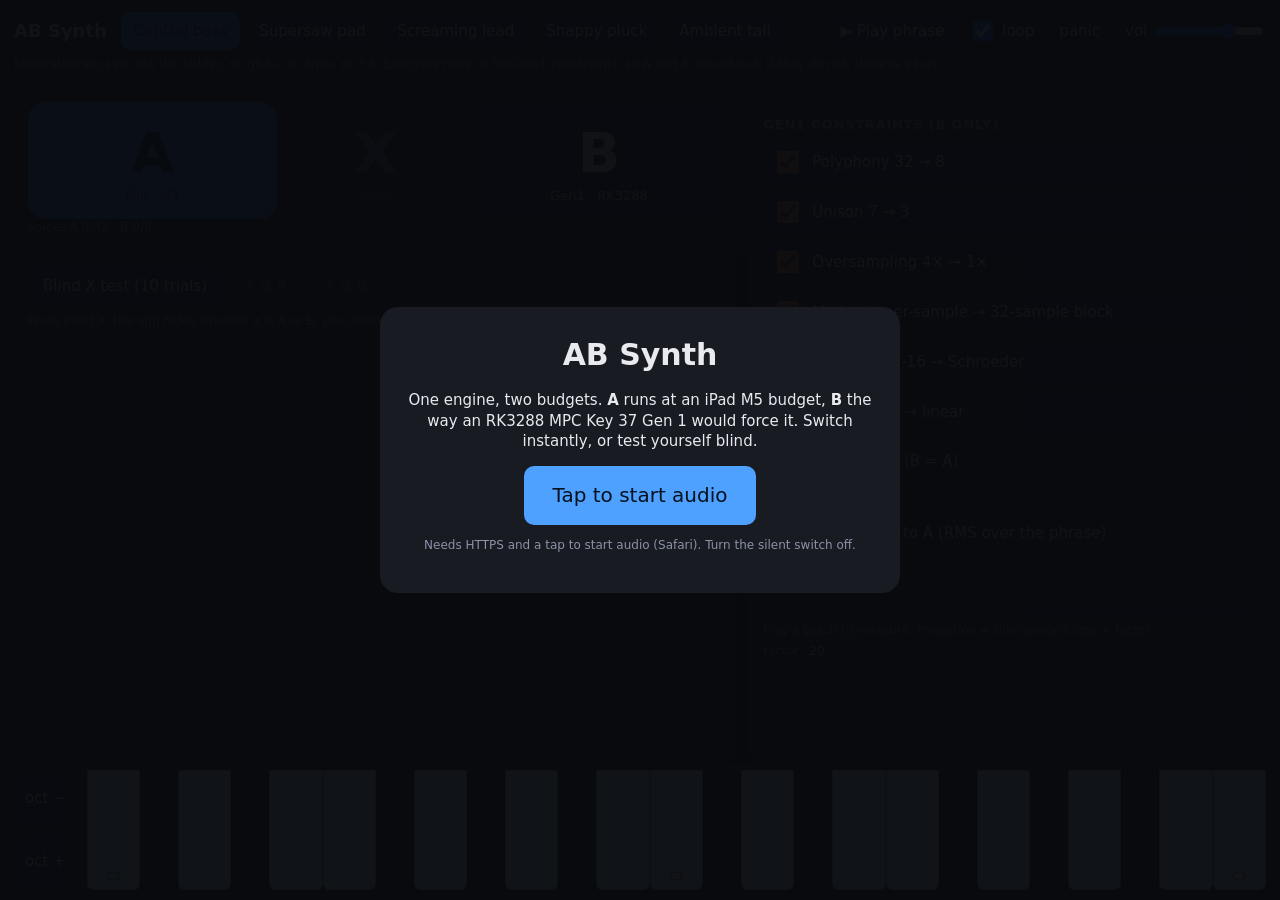
==== web/index.html @ 19a55cc9 "Phase 1: portable DSP core, native tests, wasm AudioWorklet A/B app - C++17 header-only engine: 4-po" ====
<!doctype html>
<html lang="en">
<head>
  <meta charset="utf-8">
  <meta name="viewport" content="width=device-width, initial-scale=1, maximum-scale=1, user-scalable=no, viewport-fit=cover">
  <meta name="apple-mobile-web-app-capable" content="yes">
  <meta name="apple-mobile-web-app-status-bar-style" content="black-translucent">
  <title>AB Synth</title>
  <link rel="stylesheet" href="style.css">
</head>
<body>
  <div id="overlay">
    <div class="card">
      <h1>AB Synth</h1>
      <p>One engine, two budgets. <b>A</b> runs at an iPad M5 budget, <b>B</b> the way an RK3288 MPC Key 37 Gen 1 would force it. Switch instantly, or test yourself blind.</p>
      <button id="start" disabled>loading…</button>
      <p class="small">Needs HTTPS and a tap to start audio (Safari). Turn the silent switch off.</p>
    </div>
  </div>

  <header>
    <div class="title">AB Synth <span id="srInfo" class="small"></span></div>
    <div id="patches" class="seg"></div>
    <div class="transport">
      <button id="play">▶ Play phrase</button>
      <label class="chk"><input type="checkbox" id="loop" checked><span>loop</span></label>
      <button id="panic" class="ghost">panic</button>
      <label class="vol">vol <input type="range" id="volume" min="0" max="1" step="0.01" value="0.7"></label>
    </div>
  </header>
  <div id="patchDesc" class="small desc"></div>
  <div class="bars">
    <div class="bar"><div id="playhead"></div></div>
    <div class="bar meter"><div id="meter"></div></div>
  </div>

  <main>
    <section class="ab">
      <div class="abbtns">
        <button id="btnA" class="big on">A<span>Full · M5</span></button>
        <button id="btnX" class="big" disabled>X<span>blind</span></button>
        <button id="btnB" class="big">B<span>Gen1 · RK3288</span></button>
      </div>
      <div id="voices" class="small">voices A 0/32 · B 0/8</div>
      <div id="abxPanel" class="abx">
        <div class="row">
          <button id="abxStart">Blind X test (10 trials)</button>
          <button id="abxAnswerA" disabled>X is A</button>
          <button id="abxAnswerB" disabled>X is B</button>
        </div>
        <div id="abxStatus" class="small">Press Blind X: the app hides whether X is A or B, you decide, it scores after 10 trials.</div>
        <pre id="abxLog" class="small"></pre>
      </div>
    </section>

    <section class="side">
      <h3>Gen1 constraints (B only)</h3>
      <div id="constraints" class="toggles"></div>
      <div class="row">
        <button id="allOn" class="ghost">all on</button>
        <button id="allOff" class="ghost">all off (B = A)</button>
      </div>
      <h3>Loudness</h3>
      <label class="chk"><input type="checkbox" id="match" checked><span>auto-match B to A (RMS over the phrase)</span></label>
      <div id="trimInfo" class="small">B trim +0.0 dB</div>
      <div id="levels" class="small"></div>
      <h3>Gen1 budget</h3>
      <div class="bar budget"><div id="budgetBar"></div></div>
      <div id="budgetText" class="small">Play a patch to measure. Projection = this device's cost × factor.</div>
      <label class="small">factor <input type="number" id="factor" value="20" min="1" max="200" step="1"></label>
    </section>
  </main>

  <footer>
    <div class="octs"><button id="octDown">oct −</button><button id="octUp">oct +</button></div>
    <div id="keys" class="keys"></div>
  </footer>

  <script type="module" src="app.js"></script>
</body>
</html>
---- web/style.css ----
:root {
  --bg: #0f1115; --panel: #181b22; --panel2: #20242e; --text: #e8eaf0; --muted: #8b93a7;
  --a: #4ea1ff; --b: #ff8a4e; --x: #b47cff; --ok: #4ecf8a; --bad: #ff5c5c; --line: #2b3040;
}
* { box-sizing: border-box; -webkit-tap-highlight-color: transparent; touch-action: manipulation; }
html, body { margin: 0; height: 100%; background: var(--bg); color: var(--text); font: 15px/1.35 -apple-system, system-ui, Segoe UI, Roboto, sans-serif; overscroll-behavior: none; }
body { display: flex; flex-direction: column; padding: env(safe-area-inset-top) env(safe-area-inset-right) env(safe-area-inset-bottom) env(safe-area-inset-left); user-select: none; -webkit-user-select: none; }
button { font: inherit; color: var(--text); background: var(--panel2); border: 1px solid var(--line); border-radius: 10px; padding: 10px 14px; cursor: pointer; }
button:disabled { opacity: .4; }
button.on { background: var(--a); color: #06111f; border-color: transparent; }
button.ghost { background: transparent; }
.small { font-size: 12px; color: var(--muted); }
h3 { margin: 14px 0 6px; font-size: 13px; text-transform: uppercase; letter-spacing: .06em; color: var(--muted); }

#overlay { position: fixed; inset: 0; background: rgba(8,10,14,.96); display: flex; align-items: center; justify-content: center; z-index: 10; }
#overlay.hidden { display: none; }
#overlay .card { max-width: 520px; padding: 28px; background: var(--panel); border-radius: 18px; text-align: center; }
#overlay h1 { margin: 0 0 10px; }
#overlay #start { font-size: 20px; padding: 16px 28px; background: var(--a); color: #06111f; border: none; }

header { display: flex; gap: 14px; align-items: center; padding: 10px 14px 4px; flex-wrap: wrap; }
header .title { font-weight: 700; font-size: 18px; }
.seg { display: flex; gap: 6px; flex-wrap: wrap; }
.seg button { padding: 8px 12px; }
.transport { display: flex; gap: 10px; align-items: center; margin-left: auto; }
.vol input { width: 110px; vertical-align: middle; }
.chk { display: inline-flex; align-items: center; gap: 6px; }
.chk input { width: 20px; height: 20px; }
.desc { padding: 0 14px 6px; }
.bars { display: flex; gap: 10px; padding: 0 14px 6px; }
.bar { flex: 1; height: 6px; background: var(--panel2); border-radius: 3px; overflow: hidden; }
.bar > div { height: 100%; width: 0; background: var(--a); transition: width .05s linear; }
.bar.meter > div { background: var(--ok); }
.bar.budget { height: 14px; margin: 6px 0; }
.bar.budget > div { background: var(--ok); transition: width .3s; }
.bar.budget > div.over { background: var(--bad); }

main { flex: 1; display: grid; grid-template-columns: 1.4fr 1fr; gap: 12px; padding: 0 14px; min-height: 0; }
section { background: var(--panel); border-radius: 14px; padding: 12px 14px; overflow: auto; }
.abbtns { display: grid; grid-template-columns: 1fr .7fr 1fr; gap: 12px; }
button.big { font-size: 56px; font-weight: 800; padding: 22px 0 16px; border-radius: 18px; display: flex; flex-direction: column; align-items: center; line-height: 1; }
button.big span { font-size: 13px; font-weight: 500; margin-top: 8px; opacity: .85; }
#btnA.on { background: var(--a); color: #06111f; }
#btnB.on { background: var(--b); color: #1f0d04; }
#btnX.on { background: var(--x); color: #140826; }
.abx { margin-top: 12px; padding-top: 10px; border-top: 1px solid var(--line); }
.row { display: flex; gap: 8px; flex-wrap: wrap; margin: 6px 0; }
#abxLog { white-space: pre-wrap; margin: 6px 0 0; }

.toggles { display: grid; gap: 6px; }
.toggles label { display: flex; align-items: center; gap: 10px; padding: 8px 10px; background: var(--panel2); border-radius: 10px; }
.toggles input { width: 22px; height: 22px; accent-color: var(--b); }
#factor { width: 64px; font: inherit; padding: 4px 6px; border-radius: 6px; border: 1px solid var(--line); background: var(--panel2); color: var(--text); }

footer { padding: 8px 14px 10px; display: flex; gap: 10px; align-items: stretch; }
.octs { display: flex; flex-direction: column; gap: 6px; }
.octs button { padding: 6px 10px; flex: 1; }
.keys { flex: 1; position: relative; display: flex; height: 120px; }
.key { flex: 1; background: #f3f4f7; border: 1px solid #aab; border-radius: 0 0 6px 6px; color: #667; font-size: 11px; display: flex; align-items: flex-end; justify-content: center; padding-bottom: 4px; }
.key.black { flex: .7; background: #1b1d24; border-color: #000; color: #889; }
.key.down, .key.black.down { background: var(--a); color: #06111f; }

@media (max-width: 900px) {
  main { grid-template-columns: 1fr; }
  button.big { font-size: 40px; }
}
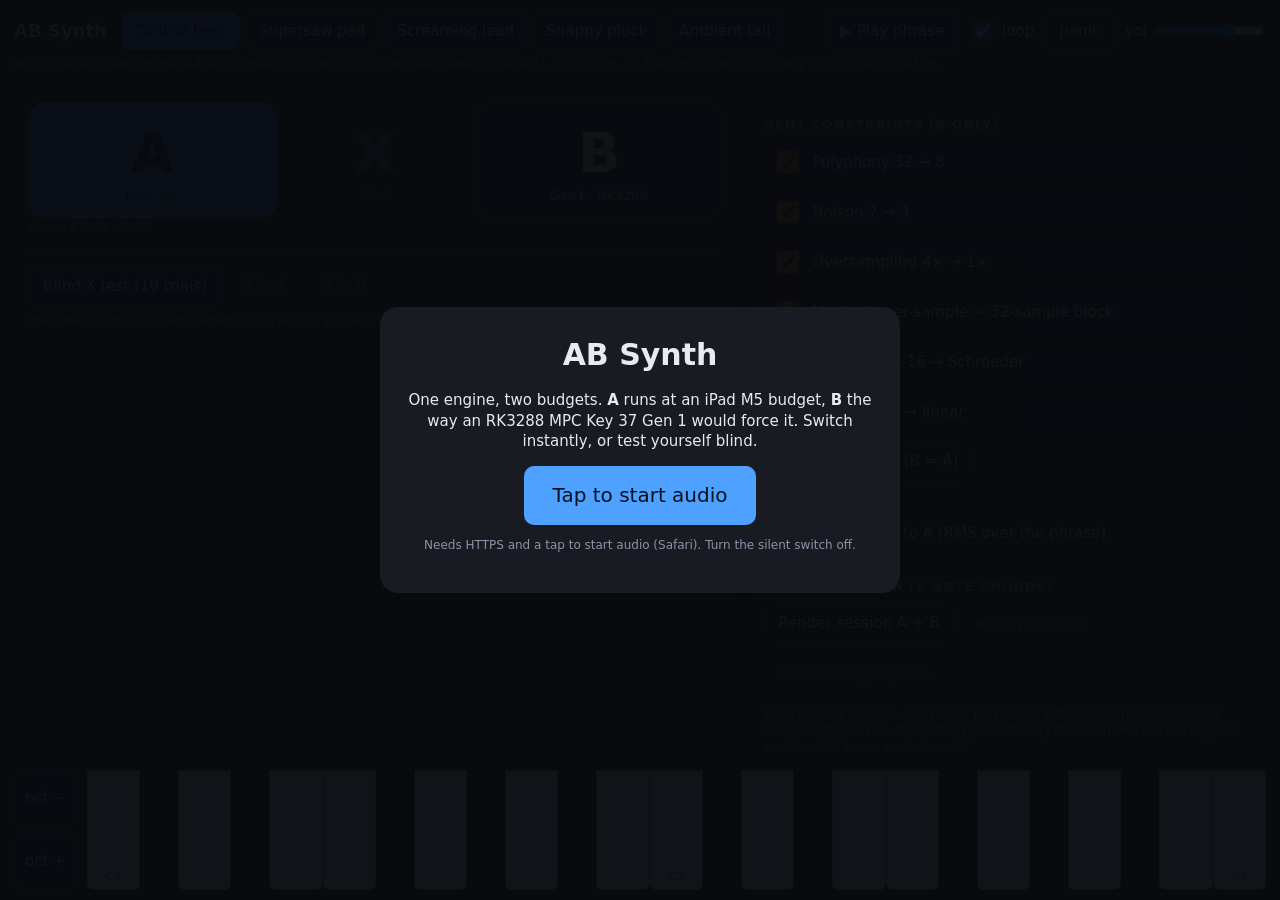
==== commit d317a09d: "8-track session stress test: native tool + web session mode - patches/session_8track.json: eight pol" ====
--- a/web/index.html
+++ b/web/index.html
@@ -64,6 +64,15 @@
       <label class="chk"><input type="checkbox" id="match" checked><span>auto-match B to A (RMS over the phrase)</span></label>
       <div id="trimInfo" class="small">B trim +0.0 dB</div>
       <div id="levels" class="small"></div>
+      <h3>8-track session (6-note chords)</h3>
+      <div class="row">
+        <button id="sessionRender">Render session A + B</button>
+        <button id="sessionPlay" disabled>▶ Play session</button>
+        <button id="sessionExit" disabled class="ghost">back to single patch</button>
+      </div>
+      <div class="bar"><div id="sessionProgress"></div></div>
+      <div id="sessionInfo" class="small">Eight engines at once, every track polyphonic with 6-note chords. Rendered offline on this device, then A/B'd by crossfading the two mixes (16 live engines would not fit in one audio thread).</div>
+      <pre id="sessionTable" class="small"></pre>
       <h3>Gen1 budget</h3>
       <div class="bar budget"><div id="budgetBar"></div></div>
       <div id="budgetText" class="small">Play a patch to measure. Projection = this device's cost × factor.</div>
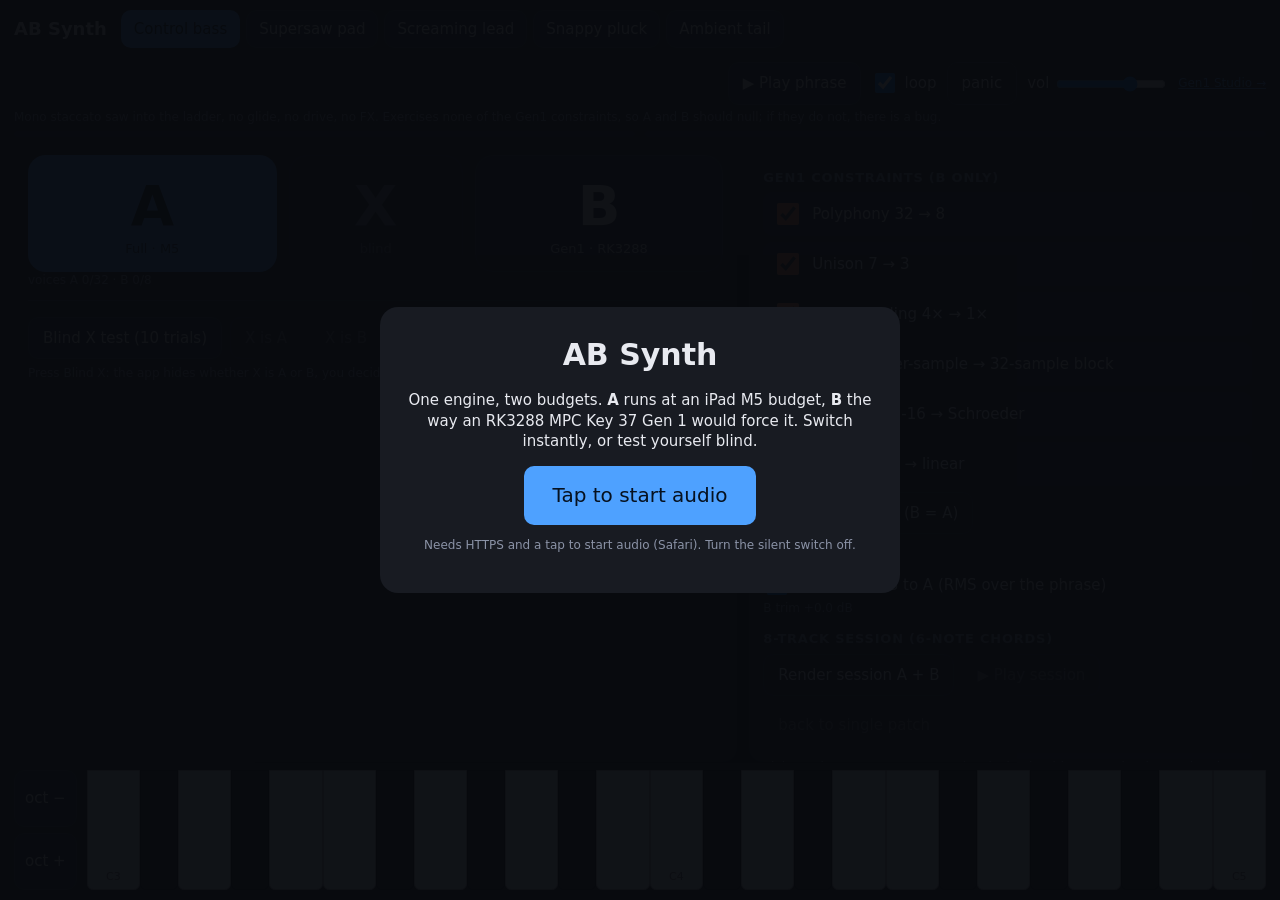
==== commit 453c8e85: "Gen1 Studio: 8-track sequencer OS with the RK3288 budget simulated - C++ Session: 8 engines, per-tra" ====
--- a/web/index.html
+++ b/web/index.html
@@ -26,6 +26,7 @@
       <label class="chk"><input type="checkbox" id="loop" checked><span>loop</span></label>
       <button id="panic" class="ghost">panic</button>
       <label class="vol">vol <input type="range" id="volume" min="0" max="1" step="0.01" value="0.7"></label>
+      <a href="studio.html" class="small" style="color:var(--a)">Gen1 Studio →</a>
     </div>
   </header>
   <div id="patchDesc" class="small desc"></div>
